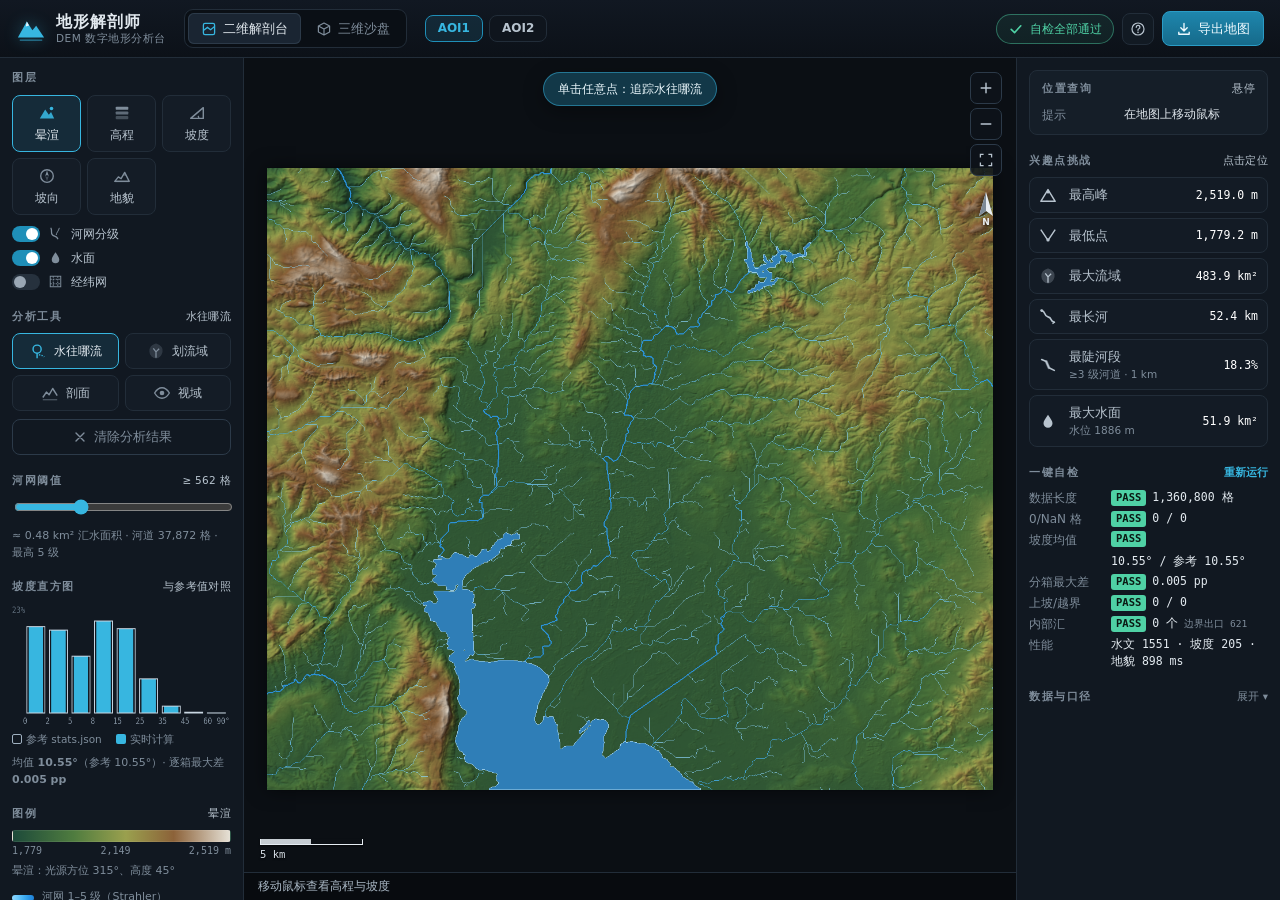
==== app/index.html @ 7ccb73d2 "feat: 地形解剖师 DEM 数字地形分析台（纯静态，断网可跑）" ====
<!DOCTYPE html>
<html lang="zh-CN">
<head>
<meta charset="utf-8">
<title>地形解剖师 · DEM 数字地形分析台</title>
<meta name="viewport" content="width=device-width, initial-scale=1">
<meta name="description" content="基于公开 DEM 的断网可跑数字地形分析台：坡度、水文、流域、剖面、视域、地貌分类与三维沙盘。">
<link rel="icon" href="data:image/svg+xml,%3Csvg xmlns='http://www.w3.org/2000/svg' viewBox='0 0 32 32'%3E%3Crect width='32' height='32' rx='7' fill='%230b0f14'/%3E%3Cpath d='M3 25 L12 10 L18 19 L22 14 L29 25 Z' fill='%2337b6e0'/%3E%3Cpath d='M12 10 L14.5 14 L11 15 Z' fill='%23e8f6fc'/%3E%3C/svg%3E">
<link rel="stylesheet" href="css/app.css?v=2">
</head>
<body>

<!-- 图标库：内联 SVG symbol，断网可用 -->
<svg width="0" height="0" style="position:absolute" aria-hidden="true">
  <symbol id="i-logo" viewBox="0 0 32 32"><path d="M2 26 L11.5 9 L17.5 18.5 L21.5 13.5 L30 26 Z" fill="currentColor"/><path d="M11.5 9 L14 13.2 L10.4 14.4 Z" fill="#e8f6fc"/><path d="M4 29 H28" stroke="currentColor" stroke-width="1.6" opacity=".5"/></symbol>
  <symbol id="i-2d" viewBox="0 0 20 20"><rect x="3" y="3" width="14" height="14" rx="2" fill="none" stroke="currentColor" stroke-width="1.6"/><path d="M3 12 L8 8 L12 11 L17 7" fill="none" stroke="currentColor" stroke-width="1.6"/></symbol>
  <symbol id="i-3d" viewBox="0 0 20 20"><path d="M10 2.5 L17 6.3 V13.7 L10 17.5 L3 13.7 V6.3 Z M3 6.3 L10 10 L17 6.3 M10 10 V17.5" fill="none" stroke="currentColor" stroke-width="1.5" stroke-linejoin="round"/></symbol>
  <symbol id="i-shade" viewBox="0 0 20 20"><path d="M2 16 L8 6 L12 12 L14.5 9 L18 16 Z" fill="currentColor" opacity=".9"/><circle cx="15" cy="5" r="2" fill="currentColor"/></symbol>
  <symbol id="i-elev" viewBox="0 0 20 20"><rect x="3" y="3" width="14" height="3.5" rx="1" fill="currentColor"/><rect x="3" y="8.2" width="14" height="3.5" rx="1" fill="currentColor" opacity=".7"/><rect x="3" y="13.4" width="14" height="3.5" rx="1" fill="currentColor" opacity=".45"/></symbol>
  <symbol id="i-slope" viewBox="0 0 20 20"><path d="M3 16 H17 L17 4 Z" fill="none" stroke="currentColor" stroke-width="1.6" stroke-linejoin="round"/><path d="M12 16 A5 5 0 0 0 11.2 13.2" fill="none" stroke="currentColor" stroke-width="1.4"/></symbol>
  <symbol id="i-aspect" viewBox="0 0 20 20"><circle cx="10" cy="10" r="7" fill="none" stroke="currentColor" stroke-width="1.5"/><path d="M10 4 L12 10 L10 9 L8 10 Z" fill="currentColor"/><path d="M10 16 L8 10 L10 11 L12 10 Z" fill="currentColor" opacity=".4"/></symbol>
  <symbol id="i-landform" viewBox="0 0 20 20"><path d="M2 16 L6 11 L9 13 L13 6 L18 16 Z" fill="none" stroke="currentColor" stroke-width="1.5" stroke-linejoin="round"/><path d="M2 16 H18" stroke="currentColor" stroke-width="1.5"/><path d="M11 9.5 L13 6 L15 10" fill="currentColor" opacity=".5"/></symbol>
  <symbol id="i-river" viewBox="0 0 20 20"><path d="M4 3 C6 7 3 9 6 12 C8 14 12 13 13 17" fill="none" stroke="currentColor" stroke-width="1.7" stroke-linecap="round"/><path d="M15 3 C14 7 11 9 11 11.5" fill="none" stroke="currentColor" stroke-width="1.3" stroke-linecap="round"/></symbol>
  <symbol id="i-water" viewBox="0 0 20 20"><path d="M10 3 C13 7.5 15 10 15 12.5 A5 5 0 0 1 5 12.5 C5 10 7 7.5 10 3 Z" fill="currentColor"/></symbol>
  <symbol id="i-grid" viewBox="0 0 20 20"><path d="M3 7 H17 M3 13 H17 M7 3 V17 M13 3 V17" stroke="currentColor" stroke-width="1.3" stroke-dasharray="2 1.6"/><rect x="3" y="3" width="14" height="14" fill="none" stroke="currentColor" stroke-width="1.3"/></symbol>
  <symbol id="i-query" viewBox="0 0 20 20"><circle cx="9" cy="8" r="4.5" fill="none" stroke="currentColor" stroke-width="1.6"/><path d="M9 12.5 V18" stroke="currentColor" stroke-width="1.6"/><path d="M11 14 C13 15 15 14.5 17 16.5" fill="none" stroke="currentColor" stroke-width="1.4" stroke-dasharray="1.6 1.4"/></symbol>
  <symbol id="i-basin" viewBox="0 0 20 20"><path d="M10 2.5 C14 4 17.5 6.5 16.5 11 C15.6 15 12.5 17.5 10 17.5 C7 17.5 3.5 15 3.4 10.5 C3.3 6 6 3.6 10 2.5 Z" fill="currentColor" opacity=".25" stroke="currentColor" stroke-width="1.5"/><path d="M10 17.5 V11 M10 11 L7 7 M10 11 L13.5 7.5" stroke="currentColor" stroke-width="1.4" fill="none"/></symbol>
  <symbol id="i-profile" viewBox="0 0 20 20"><path d="M2 15 L6 9 L9 12 L13 5 L18 13" fill="none" stroke="currentColor" stroke-width="1.6" stroke-linejoin="round"/><path d="M2 17.5 H18" stroke="currentColor" stroke-width="1.2" opacity=".6"/></symbol>
  <symbol id="i-eye" viewBox="0 0 20 20"><path d="M1.8 10 C4.5 5.5 7.2 4.2 10 4.2 C12.8 4.2 15.5 5.5 18.2 10 C15.5 14.5 12.8 15.8 10 15.8 C7.2 15.8 4.5 14.5 1.8 10 Z" fill="none" stroke="currentColor" stroke-width="1.5"/><circle cx="10" cy="10" r="2.6" fill="currentColor"/></symbol>
  <symbol id="i-clear" viewBox="0 0 20 20"><path d="M5 5 L15 15 M15 5 L5 15" stroke="currentColor" stroke-width="1.7" stroke-linecap="round"/></symbol>
  <symbol id="i-export" viewBox="0 0 20 20"><path d="M10 3 V12 M6 8.5 L10 12.5 L14 8.5" fill="none" stroke="currentColor" stroke-width="1.7" stroke-linecap="round" stroke-linejoin="round"/><path d="M3.5 13.5 V16.5 H16.5 V13.5" fill="none" stroke="currentColor" stroke-width="1.7" stroke-linejoin="round"/></symbol>
  <symbol id="i-check" viewBox="0 0 20 20"><path d="M4 10.5 L8.2 14.5 L16 6" fill="none" stroke="currentColor" stroke-width="2" stroke-linecap="round" stroke-linejoin="round"/></symbol>
  <symbol id="i-plus" viewBox="0 0 20 20"><path d="M10 4 V16 M4 10 H16" stroke="currentColor" stroke-width="1.8" stroke-linecap="round"/></symbol>
  <symbol id="i-minus" viewBox="0 0 20 20"><path d="M4 10 H16" stroke="currentColor" stroke-width="1.8" stroke-linecap="round"/></symbol>
  <symbol id="i-fit" viewBox="0 0 20 20"><path d="M3 7 V3 H7 M13 3 H17 V7 M17 13 V17 H13 M7 17 H3 V13" fill="none" stroke="currentColor" stroke-width="1.6"/></symbol>
  <symbol id="i-spin" viewBox="0 0 20 20"><path d="M16 10 A6 6 0 1 1 13.5 5.2" fill="none" stroke="currentColor" stroke-width="1.6" stroke-linecap="round"/><path d="M13 2.5 L14 5.8 L10.8 6.6" fill="none" stroke="currentColor" stroke-width="1.6" stroke-linecap="round" stroke-linejoin="round"/></symbol>
  <symbol id="i-peak" viewBox="0 0 20 20"><path d="M2 17 L10 4 L18 17 Z" fill="none" stroke="currentColor" stroke-width="1.6" stroke-linejoin="round"/><path d="M8 7.3 L10 4 L12 7.3 L10 8.5 Z" fill="currentColor"/></symbol>
  <symbol id="i-low" viewBox="0 0 20 20"><path d="M2 4 L10 16 L18 4" fill="none" stroke="currentColor" stroke-width="1.6" stroke-linejoin="round"/><circle cx="10" cy="15.5" r="1.8" fill="currentColor"/></symbol>
  <symbol id="i-long" viewBox="0 0 20 20"><path d="M3 4 C8 5 5 10 10 11 C15 12 12 16 17 17" fill="none" stroke="currentColor" stroke-width="1.8" stroke-linecap="round"/><circle cx="3" cy="4" r="1.6" fill="currentColor"/><path d="M15 15.5 L17 17 L15 18.5" fill="none" stroke="currentColor" stroke-width="1.4"/></symbol>
  <symbol id="i-steep" viewBox="0 0 20 20"><path d="M3 4 L8 6 L11 13 L17 16" fill="none" stroke="currentColor" stroke-width="1.8" stroke-linecap="round" stroke-linejoin="round"/><path d="M8 6 L11 13" stroke="currentColor" stroke-width="3.2" stroke-linecap="round" opacity=".5"/></symbol>
  <symbol id="i-help" viewBox="0 0 20 20"><circle cx="10" cy="10" r="7.5" fill="none" stroke="currentColor" stroke-width="1.5"/><path d="M7.8 7.8 A2.3 2.3 0 1 1 10.6 10 C10 10.3 10 10.8 10 11.6" fill="none" stroke="currentColor" stroke-width="1.6" stroke-linecap="round"/><circle cx="10" cy="14.2" r="1" fill="currentColor"/></symbol>
</svg>

<header class="top">
  <div class="brand">
    <svg class="logo"><use href="#i-logo"/></svg>
    <div class="brand-txt"><b>地形解剖师</b><small>DEM 数字地形分析台</small></div>
  </div>

  <nav class="tabs" role="tablist" aria-label="视图">
    <button class="tab active" role="tab" aria-selected="true" data-view="2d" title="二维解剖台（T 切换）"><svg><use href="#i-2d"/></svg><span>二维解剖台</span></button>
    <button class="tab" role="tab" aria-selected="false" data-view="3d" title="三维沙盘（T 切换）"><svg><use href="#i-3d"/></svg><span>三维沙盘</span></button>
  </nav>

  <div class="aoi-switch" role="radiogroup" aria-label="研究区">
    <button class="aoi on" role="radio" aria-checked="true" data-aoi="aoi1"><b>AOI1</b><span>云大后山 · 30 m</span></button>
    <button class="aoi" role="radio" aria-checked="false" data-aoi="aoi2"><b>AOI2</b><span>三江并流 · 90 m</span></button>
  </div>

  <div class="top-right">
    <button class="chip" id="chipCheck" title="一键自检（右侧面板）"><svg><use href="#i-check"/></svg><span>自检</span></button>
    <button class="icon-btn" id="btnHelp" title="快捷键与说明（?）" aria-label="快捷键与说明"><svg><use href="#i-help"/></svg></button>
    <button class="btn primary" id="btnExport" title="导出出版级地图（E）"><svg><use href="#i-export"/></svg><span>导出地图</span></button>
  </div>
</header>

<main class="layout">
  <aside class="panel left" aria-label="图层与工具">
    <section class="sec">
      <h3>图层</h3>
      <div class="layers" id="layers">
        <button data-layer="hillshade" class="on" aria-pressed="true" title="晕渲（1）"><svg><use href="#i-shade"/></svg><span>晕渲</span></button>
        <button data-layer="elevation" aria-pressed="false" title="高程（2）"><svg><use href="#i-elev"/></svg><span>高程</span></button>
        <button data-layer="slope" aria-pressed="false" disabled title="坡度（3）"><svg><use href="#i-slope"/></svg><span>坡度</span></button>
        <button data-layer="aspect" aria-pressed="false" disabled title="坡向（4）"><svg><use href="#i-aspect"/></svg><span>坡向</span></button>
        <button data-layer="landform" aria-pressed="false" disabled title="地貌分类（5）"><svg><use href="#i-landform"/></svg><span>地貌</span></button>
      </div>
      <div class="toggles">
        <label class="tgl" title="河网（按 Strahler 级别着色）"><input type="checkbox" id="tglRiver" checked><i></i><svg><use href="#i-river"/></svg>河网分级</label>
        <label class="tgl" title="DEM 中连片水平的水面（滇池、水库）"><input type="checkbox" id="tglWater" checked><i></i><svg><use href="#i-water"/></svg>水面</label>
        <label class="tgl" title="经纬网（G）"><input type="checkbox" id="tglGrid"><i></i><svg><use href="#i-grid"/></svg>经纬网</label>
      </div>
    </section>

    <section class="sec">
      <h3>分析工具 <small id="modeName">查询</small></h3>
      <div class="tools" id="tools">
        <button data-mode="query" class="on" aria-pressed="true" title="查询 · 单击看水往哪流（Q）"><svg><use href="#i-query"/></svg><span>水往哪流</span></button>
        <button data-mode="basin" aria-pressed="false" disabled title="点选划流域（B）"><svg><use href="#i-basin"/></svg><span>划流域</span></button>
        <button data-mode="profile" aria-pressed="false" disabled title="两点剖面（P）"><svg><use href="#i-profile"/></svg><span>剖面</span></button>
        <button data-mode="viewshed" aria-pressed="false" disabled title="视域分析（V）"><svg><use href="#i-eye"/></svg><span>视域</span></button>
      </div>
      <div class="tool-opt" id="optViewshed" hidden>
        <label>观察高度 <input type="number" id="obsH" value="1.7" min="0" max="500" step="0.1"> m</label>
      </div>
      <button class="btn ghost wide" id="btnClear" title="清除分析结果（C）"><svg><use href="#i-clear"/></svg>清除分析结果</button>
    </section>

    <section class="sec">
      <h3>河网阈值 <small id="thrVal">—</small></h3>
      <input type="range" id="thr" min="1" max="100" value="30" disabled aria-label="河网阈值">
      <div class="hint" id="thrHint">汇流格数 ≥ 阈值即为河道</div>
    </section>

    <section class="sec">
      <h3>坡度直方图 <small>与参考值对照</small></h3>
      <canvas id="hist" width="520" height="250" aria-label="坡度直方图"></canvas>
      <div class="hist-key"><span><i class="k-ref"></i>参考 stats.json</span><span><i class="k-live"></i>实时计算</span></div>
      <div class="hint" id="histHint">—</div>
    </section>

    <section class="sec">
      <h3>图例 <small id="legendName">—</small></h3>
      <div id="legend"></div>
      <div id="legendOverlay"></div>
    </section>
  </aside>

  <section class="stage" aria-label="地图">
    <canvas id="map"></canvas>
    <div class="map-ctl">
      <button id="zoomIn" title="放大（+）" aria-label="放大"><svg><use href="#i-plus"/></svg></button>
      <button id="zoomOut" title="缩小（−）" aria-label="缩小"><svg><use href="#i-minus"/></svg></button>
      <button id="btnReset" title="复位（R / 双击）" aria-label="复位视图"><svg><use href="#i-fit"/></svg></button>
    </div>
    <div class="north" aria-hidden="true"><svg viewBox="0 0 24 36"><path d="M12 2 L19 26 L12 21 L5 26 Z" fill="#e8eef3"/><path d="M12 2 L12 21 L5 26 Z" fill="#7d8b98"/><text x="12" y="35" text-anchor="middle" font-size="9" font-weight="700" fill="#e8eef3">N</text></svg></div>
    <div class="scalebar" id="scalebar"><i></i><span>—</span></div>
    <div class="mode-tip" id="modeTip" aria-live="polite"></div>
    <div class="statusbar" id="status">移动鼠标查看高程与坡度</div>

    <div class="profilebox" id="profilebox" role="dialog" aria-label="剖面">
      <div class="pb-head">
        <b>地形剖面</b><span id="profileStats"></span>
        <button id="closeProfile" class="icon-btn sm" aria-label="关闭剖面"><svg><use href="#i-clear"/></svg></button>
      </div>
      <canvas id="profile"></canvas>
    </div>

    <div class="loading" id="loading" role="status" aria-live="polite">
      <div class="ld-card">
        <div class="ld-title"><span class="spinner"></span><b id="ldTitle">加载中…</b></div>
        <ol class="ld-steps" id="ldSteps"></ol>
      </div>
    </div>
    <div class="toast" id="toast" role="status" aria-live="polite"></div>
  </section>

  <aside class="panel right" aria-label="查询与结果">
    <section class="sec card" id="queryCard">
      <h3>位置查询 <small id="queryMode">悬停</small></h3>
      <dl class="kv" id="queryKV"><dt>提示</dt><dd>在地图上移动鼠标</dd></dl>
    </section>

    <section class="sec card accent" id="resultCard" hidden>
      <h3 id="resultTitle">分析结果</h3>
      <div id="resultBody"></div>
    </section>

    <section class="sec">
      <h3>兴趣点挑战 <small>点击定位</small></h3>
      <ul class="poi" id="poiList"><li class="muted">等待水文计算…</li></ul>
    </section>

    <section class="sec">
      <h3>一键自检 <button class="link" id="btnCheck">重新运行</button></h3>
      <dl class="kv check" id="check"></dl>
    </section>

    <details class="sec" id="infoBox">
      <summary><h3>数据与口径</h3></summary>
      <dl class="kv" id="info"></dl>
      <div class="hint notes">
        查询、坡度、剖面、流域一律读取 dem.bin 原生值，显示层与分析层分离。<br>
        坡度：Horn 3×3，像元尺寸按纬度校正。填洼：Priority-Flood + ε；流向：D8。<br>
        地貌：2 km 窗口起伏度，阈值参照李炳元等（2008）。视域：含地球曲率与大气折射。<br>
        结论仅限基于公开数据的演示性分析，不构成官方监测评价；本图为示意图，未叠加行政区划。
      </div>
    </details>
  </aside>
</main>

<div class="view3d" id="view3d">
  <div class="mount3d" id="mount3d"></div>
  <div class="tools3d" role="toolbar" aria-label="三维工具">
    <div class="tg ve">
      <label for="ve3d">垂直夸大 <b id="veVal">×2</b></label>
      <input type="range" id="ve3d" min="1" max="6" step="0.5" value="2" list="veTicks">
      <datalist id="veTicks"><option value="1"></option><option value="2"></option><option value="3"></option><option value="4"></option><option value="5"></option><option value="6"></option></datalist>
      <div class="ticks"><span>1</span><span>2</span><span>3</span><span>4</span><span>5</span><span>6</span></div>
    </div>
    <div class="tg seg" id="views3d" aria-label="视角">
      <button data-v="default" class="on">斜视</button><button data-v="top">俯视</button><button data-v="nw">西北</button><button data-v="se">东南</button><button data-v="south">低角</button>
    </div>
    <div class="tg">
      <button id="btnSpin" title="自动环绕（空格）"><svg><use href="#i-spin"/></svg>环绕</button>
      <button id="btnRiver3d" title="叠加河网"><svg><use href="#i-river"/></svg>河网</button>
    </div>
    <div class="tg">
      <label for="drapeSel">表面</label>
      <select id="drapeSel" title="三维表面贴图">
        <option value="">高程色带</option>
        <option value="2d">同步二维图层</option>
      </select>
    </div>
    <div class="tg">
      <button id="btnPng3d" class="primary" title="导出三维图"><svg><use href="#i-export"/></svg>导出</button>
      <span class="fps" id="fps3d"></span>
    </div>
  </div>
  <div class="hint3d">左键旋转 · 右键平移 · 滚轮缩放 · 单击划流域 · ←→↑↓ 微调 · 空格环绕</div>
  <div class="ph" id="ph3d">三维模块未接入</div>
</div>

<div class="modal" id="helpModal" hidden role="dialog" aria-modal="true" aria-label="快捷键">
  <div class="modal-card">
    <div class="modal-head"><b>快捷键与操作</b><button class="icon-btn sm" id="closeHelp" aria-label="关闭"><svg><use href="#i-clear"/></svg></button></div>
    <div class="keys">
      <div><kbd>1</kbd>–<kbd>5</kbd> 晕渲 / 高程 / 坡度 / 坡向 / 地貌</div>
      <div><kbd>Q</kbd> 水往哪流　<kbd>B</kbd> 划流域　<kbd>P</kbd> 剖面　<kbd>V</kbd> 视域</div>
      <div><kbd>C</kbd> 清除结果　<kbd>G</kbd> 经纬网　<kbd>R</kbd> 复位　<kbd>E</kbd> 导出</div>
      <div><kbd>T</kbd> 二维 / 三维切换　<kbd>Esc</kbd> 退出当前工具</div>
      <div>三维：<kbd>←</kbd><kbd>→</kbd> 旋转　<kbd>↑</kbd><kbd>↓</kbd> 俯仰　<kbd>+</kbd><kbd>−</kbd> 缩放　<kbd>空格</kbd> 环绕</div>
    </div>
    <p class="hint">单击时按下后位移超过 4 px 会被当作平移。剖面会自动抽 10 个点与 DEM 原生值核对。</p>
  </div>
</div>

<script src="lib/three.min.js"></script>
<script src="js/palette.js?v=2"></script>
<script src="js/loader.js?v=2"></script>
<script src="js/terrain.js?v=2"></script>
<script src="js/hydro.js?v=2"></script>
<script src="js/orbit.js?v=2"></script>
<script src="js/render3d.js?v=2"></script>
<script src="js/render2d.js?v=2"></script>
<script src="js/ui.js?v=2"></script>
</body>
</html>
---- app/css/app.css ----
/* 地形解剖师 · 样式（无外部字体与图标，断网可用） */
:root {
  --bg: #0a0d12;
  --bg2: #0e131a;
  --panel: #111821;
  --card: #151e28;
  --line: #222d39;
  --line2: #2c3a49;
  --ink: #e2e9ef;
  --ink2: #b8c4cf;
  --dim: #7f8d9b;
  --accent: #37b6e0;
  --accent2: #1f8fb8;
  --accent-bg: rgba(55, 182, 224, .12);
  --pass: #4fd1a5;
  --fail: #ff7b72;
  --warn: #ffd166;
  --radius: 8px;
  --mono: "Cascadia Mono", Consolas, "SFMono-Regular", Menlo, monospace;
  --top-h: 58px;
}

* { box-sizing: border-box; }
html, body {
  margin: 0; height: 100%;
  background: var(--bg); color: var(--ink);
  font: 13px/1.5 system-ui, -apple-system, "Segoe UI", "PingFang SC", "Microsoft YaHei", sans-serif;
  overflow: hidden;
}
button, select, input { font: inherit; color: inherit; }
button { cursor: pointer; }
svg { width: 16px; height: 16px; flex: none; }
:focus-visible { outline: 2px solid var(--accent); outline-offset: 2px; }
[hidden] { display: none !important; }

/* ---------- 顶栏 ---------- */
.top {
  height: var(--top-h); display: flex; align-items: center; gap: 18px; padding: 0 16px;
  background: linear-gradient(180deg, #111822 0%, #0c1118 100%);
  border-bottom: 1px solid var(--line);
  position: relative; z-index: 30;
}
.brand { display: flex; align-items: center; gap: 10px; min-width: 0; }
.brand .logo { width: 30px; height: 30px; color: var(--accent); filter: drop-shadow(0 0 8px rgba(55,182,224,.35)); }
.brand-txt { display: flex; flex-direction: column; line-height: 1.15; }
.brand-txt b { font-size: 16px; letter-spacing: 1px; }
.brand-txt small { font-size: 10.5px; color: var(--dim); letter-spacing: .5px; }

.tabs { display: flex; gap: 2px; padding: 3px; background: #0a0f15; border: 1px solid var(--line); border-radius: 9px; }
.tab {
  display: flex; align-items: center; gap: 6px; padding: 6px 13px; border-radius: 6px;
  background: transparent; border: 0; color: var(--dim); transition: color .15s, background .15s;
}
.tab:hover { color: var(--ink); }
.tab.active { color: var(--ink); background: #1a2532; box-shadow: inset 0 0 0 1px var(--line2); }
.tab.active svg { color: var(--accent); }

.aoi-switch { display: flex; gap: 6px; }
.aoi {
  display: flex; flex-direction: column; align-items: flex-start; line-height: 1.2;
  padding: 5px 12px; border-radius: 8px; background: #0f151d; border: 1px solid var(--line); color: var(--dim);
  transition: border-color .15s, color .15s, background .15s;
}
.aoi b { font-size: 12px; color: var(--ink2); }
.aoi span { font-size: 10.5px; }
.aoi:hover { border-color: var(--line2); color: var(--ink2); }
.aoi.on { border-color: var(--accent2); background: var(--accent-bg); color: var(--ink2); }
.aoi.on b { color: var(--accent); }

.top-right { margin-left: auto; display: flex; align-items: center; gap: 8px; }
.chip {
  display: flex; align-items: center; gap: 6px; padding: 5px 11px; border-radius: 999px;
  background: #121a23; border: 1px solid var(--line); color: var(--dim); font-size: 12px;
}
.chip.ok { color: var(--pass); border-color: rgba(79,209,165,.45); background: rgba(79,209,165,.08); }
.chip.bad { color: var(--fail); border-color: rgba(255,123,114,.5); background: rgba(255,123,114,.08); }
.icon-btn {
  display: inline-flex; align-items: center; justify-content: center; width: 32px; height: 32px;
  border-radius: 8px; background: #121a23; border: 1px solid var(--line); color: var(--ink2);
}
.icon-btn:hover { border-color: var(--accent2); color: var(--ink); }
.icon-btn.sm { width: 26px; height: 26px; border-radius: 6px; }
.icon-btn.sm svg { width: 13px; height: 13px; }
.btn {
  display: inline-flex; align-items: center; justify-content: center; gap: 6px; padding: 7px 13px; border-radius: 8px;
  background: #16202b; border: 1px solid var(--line2); color: var(--ink);
}
.btn:hover { border-color: var(--accent2); }
.btn.primary { background: linear-gradient(180deg, #1e86ad, #166a8a); border-color: #2a9cc6; color: #effaff; }
.btn.primary:hover { filter: brightness(1.1); }
.btn.ghost { background: transparent; color: var(--dim); }
.btn.ghost:hover { color: var(--ink); }
.btn.wide { width: 100%; margin-top: 8px; }
.link { background: none; border: 0; color: var(--accent); font-size: 11px; padding: 0; }
.link:hover { text-decoration: underline; }

/* ---------- 主布局 ---------- */
.layout { display: grid; grid-template-columns: 268px 1fr 288px; height: calc(100% - var(--top-h)); }
.panel { background: var(--panel); overflow-y: auto; padding: 12px 12px 24px; scrollbar-width: thin; scrollbar-color: #2a3644 transparent; }
.panel.left { border-right: 1px solid var(--line); }
.panel.right { border-left: 1px solid var(--line); }

.sec { margin-bottom: 18px; }
.sec h3 {
  margin: 0 0 8px; font-size: 11px; font-weight: 600; letter-spacing: 1.5px; color: var(--dim);
  display: flex; align-items: baseline; justify-content: space-between; gap: 8px;
}
.sec h3 small { font-size: 10.5px; letter-spacing: .3px; font-weight: 400; color: var(--ink2); text-align: right; }
.card { background: var(--card); border: 1px solid var(--line); border-radius: var(--radius); padding: 10px 12px; }
.card.accent { border-color: rgba(55,182,224,.35); box-shadow: 0 0 0 1px rgba(55,182,224,.06), 0 6px 18px rgba(0,0,0,.25); }
.hint { font-size: 11px; color: var(--dim); margin-top: 6px; line-height: 1.55; }
.muted { color: var(--dim); }

/* 图层与工具按钮 */
.layers, .tools { display: grid; grid-template-columns: repeat(3, 1fr); gap: 6px; }
.tools { grid-template-columns: repeat(2, 1fr); }
.layers button, .tools button {
  display: flex; flex-direction: column; align-items: center; gap: 4px; padding: 8px 4px 7px;
  background: #141c26; border: 1px solid var(--line); border-radius: 8px; color: var(--ink2); font-size: 12px;
  transition: border-color .15s, background .15s, color .15s;
}
.tools button { flex-direction: row; justify-content: center; gap: 7px; padding: 8px 6px; }
.layers button svg, .tools button svg { width: 18px; height: 18px; color: var(--dim); }
.layers button:hover:not(:disabled), .tools button:hover:not(:disabled) { border-color: var(--line2); color: var(--ink); }
.layers button.on, .tools button.on { border-color: var(--accent); background: var(--accent-bg); color: var(--ink); }
.layers button.on svg, .tools button.on svg { color: var(--accent); }
button:disabled { opacity: .35; cursor: not-allowed; }

.toggles { display: flex; flex-direction: column; gap: 6px; margin-top: 10px; }
.tgl { display: flex; align-items: center; gap: 8px; font-size: 12px; color: var(--ink2); cursor: pointer; user-select: none; }
.tgl input { position: absolute; opacity: 0; pointer-events: none; }
.tgl i { width: 28px; height: 16px; border-radius: 9px; background: #26313d; position: relative; transition: background .15s; flex: none; }
.tgl i::after { content: ""; position: absolute; left: 2px; top: 2px; width: 12px; height: 12px; border-radius: 50%; background: #9aa7b4; transition: transform .15s, background .15s; }
.tgl input:checked + i { background: var(--accent2); }
.tgl input:checked + i::after { transform: translateX(12px); background: #fff; }
.tgl input:focus-visible + i { outline: 2px solid var(--accent); outline-offset: 2px; }
.tgl svg { color: var(--dim); width: 15px; height: 15px; }

.tool-opt { margin-top: 8px; font-size: 12px; color: var(--ink2); }
.tool-opt input { width: 64px; background: #0f151d; border: 1px solid var(--line2); border-radius: 5px; padding: 2px 6px; }

input[type=range] { width: 100%; accent-color: var(--accent); }

#hist { width: 100%; height: 125px; display: block; }
.hist-key { display: flex; gap: 14px; font-size: 10.5px; color: var(--dim); margin-top: 4px; }
.hist-key i { display: inline-block; width: 10px; height: 10px; border-radius: 2px; margin-right: 4px; vertical-align: -1px; }
.k-ref { border: 1.5px solid #9fb0c0; }
.k-live { background: var(--accent); }

/* 图例 */
.grad { height: 12px; border-radius: 3px; border: 1px solid rgba(255,255,255,.08); }
.grad-ticks { display: flex; justify-content: space-between; font: 10px var(--mono); color: var(--dim); margin-top: 3px; }
.cat { display: grid; grid-template-columns: 14px 1fr auto; gap: 4px 8px; align-items: center; font-size: 11.5px; color: var(--ink2); }
.cat i { width: 14px; height: 14px; border-radius: 3px; border: 1px solid rgba(255,255,255,.12); }
.cat em { font-style: normal; font: 10.5px var(--mono); color: var(--dim); }
#legendOverlay { margin-top: 10px; display: flex; flex-direction: column; gap: 4px; }
.ol-row { display: flex; align-items: center; gap: 8px; font-size: 11px; color: var(--dim); }
.ol-row .sw { width: 22px; height: 6px; border-radius: 3px; }
.rose { display: block; margin: 0 auto; }

/* 键值列表 */
.kv { margin: 0; display: grid; grid-template-columns: 74px 1fr; gap: 3px 8px; font-size: 12px; }
.kv dt { color: var(--dim); }
.kv dd { margin: 0; color: var(--ink); font-family: var(--mono); font-size: 11.5px; word-break: break-all; }
.kv dd b { color: #fff; font-weight: 600; }
.kv dd small { color: var(--dim); }
.kv.check dd { display: flex; gap: 6px; align-items: baseline; flex-wrap: wrap; }
.pass, .fail { font-weight: 700; font-size: 10.5px; padding: 0 5px; border-radius: 3px; }
.pass { color: #0b1a14; background: var(--pass); }
.fail { color: #2a0b09; background: var(--fail); }
.warn { color: var(--warn); }

/* 结果卡 */
.big { font-size: 22px; font-weight: 700; color: #fff; font-variant-numeric: tabular-nums; line-height: 1.2; }
.big small { font-size: 12px; color: var(--ink2); font-weight: 400; margin-left: 3px; }
.res-sub { font-size: 11px; color: var(--dim); margin: 2px 0 8px; }
.mini { display: block; width: 100%; height: 86px; margin-top: 8px; background: #0f151d; border-radius: 6px; border: 1px solid var(--line); }

/* 兴趣点 */
.poi { list-style: none; margin: 0; padding: 0; display: flex; flex-direction: column; gap: 5px; }
.poi li button {
  width: 100%; display: grid; grid-template-columns: 22px 1fr auto; align-items: center; gap: 8px; text-align: left;
  padding: 7px 9px; background: #131b25; border: 1px solid var(--line); border-radius: 8px; color: var(--ink2);
}
.poi li button:hover { border-color: var(--line2); color: var(--ink); }
.poi li button.on { border-color: var(--accent); background: var(--accent-bg); }
.poi svg { width: 18px; height: 18px; }
.poi .v { font: 11.5px var(--mono); color: #fff; }
.poi .n small { display: block; font-size: 10.5px; color: var(--dim); }

details.sec summary { list-style: none; cursor: pointer; }
details.sec summary::-webkit-details-marker { display: none; }
details.sec summary h3::after { content: "展开 ▾"; font-size: 10.5px; color: var(--dim); letter-spacing: 0; font-weight: 400; }
details.sec[open] summary h3::after { content: "收起 ▴"; }
.notes { margin-top: 10px; }

/* ---------- 舞台 ---------- */
.stage { position: relative; overflow: hidden; background: radial-gradient(ellipse at 50% 40%, #101722 0%, #0a0d12 70%); }
#map { display: block; width: 100%; height: 100%; cursor: default; }
#map.cross { cursor: crosshair; }

.map-ctl { position: absolute; right: 14px; top: 14px; display: flex; flex-direction: column; gap: 4px; z-index: 4; }
.map-ctl button { width: 32px; height: 32px; display: flex; align-items: center; justify-content: center; background: rgba(14,19,26,.88); border: 1px solid var(--line2); border-radius: 7px; color: var(--ink2); }
.map-ctl button:hover { color: #fff; border-color: var(--accent2); }
.north { position: absolute; right: 18px; top: 132px; width: 24px; height: 36px; z-index: 4; pointer-events: none; filter: drop-shadow(0 1px 2px rgba(0,0,0,.6)); }
.north svg { width: 24px; height: 36px; }

.scalebar { position: absolute; left: 16px; bottom: 40px; font: 10.5px var(--mono); color: #d6dee6; pointer-events: none; z-index: 4; text-shadow: 0 1px 2px #000; }
.scalebar i { display: block; height: 6px; margin-bottom: 3px; border: 1.5px solid #e6edf3; border-top: 0; background: linear-gradient(90deg, rgba(230,237,243,.85) 50%, transparent 50%); box-shadow: 0 1px 2px rgba(0,0,0,.6); }

.statusbar {
  position: absolute; left: 0; right: 0; bottom: 0; min-height: 28px; display: flex; align-items: center; flex-wrap: wrap; gap: 2px 14px;
  padding: 4px 14px; font: 11.5px var(--mono); color: #a9b7c4; background: rgba(8,11,15,.86); border-top: 1px solid var(--line);
  pointer-events: none; z-index: 5;
}
.statusbar b { color: #f0f5f9; font-weight: 600; }
.statusbar .sep { color: #3a4856; }

.mode-tip {
  position: absolute; left: 50%; top: 14px; transform: translateX(-50%); z-index: 6;
  padding: 7px 14px; border-radius: 999px; font-size: 12px; color: #eaf7fc;
  background: rgba(20,60,78,.92); border: 1px solid rgba(55,182,224,.5); box-shadow: 0 6px 20px rgba(0,0,0,.35);
  opacity: 0; transition: opacity .2s; pointer-events: none; white-space: nowrap; max-width: calc(100% - 120px); overflow: hidden; text-overflow: ellipsis;
}
.mode-tip.show { opacity: 1; }

.profilebox {
  position: absolute; left: 14px; right: 62px; bottom: 40px; z-index: 6; max-width: 760px;
  background: rgba(12,17,23,.95); border: 1px solid var(--line2); border-radius: 10px; padding: 8px 10px 6px;
  box-shadow: 0 10px 30px rgba(0,0,0,.45); display: none;
}
.profilebox.show { display: block; animation: rise .22s ease-out; }
.pb-head { display: flex; align-items: center; gap: 12px; font-size: 12px; margin-bottom: 4px; }
.pb-head b { color: var(--warn); }
.pb-head span { flex: 1; font: 11px var(--mono); color: var(--ink2); white-space: nowrap; overflow: hidden; text-overflow: ellipsis; }
#profile { display: block; width: 100%; height: 170px; cursor: crosshair; }

.loading { position: absolute; inset: 0; z-index: 20; display: none; align-items: center; justify-content: center; background: rgba(8,11,15,.55); }
.loading.show { display: flex; animation: fade .2s; }
.ld-card { min-width: 300px; padding: 18px 22px; background: rgba(15,21,29,.97); border: 1px solid var(--line2); border-radius: 12px; box-shadow: 0 16px 40px rgba(0,0,0,.5); }
.ld-title { display: flex; align-items: center; gap: 10px; font-size: 14px; margin-bottom: 10px; }
.spinner { width: 16px; height: 16px; border-radius: 50%; border: 2px solid #2a3a4a; border-top-color: var(--accent); animation: spin .8s linear infinite; }
.ld-steps { list-style: none; margin: 0; padding: 0; display: flex; flex-direction: column; gap: 5px; font-size: 12px; }
.ld-steps li { display: flex; justify-content: space-between; gap: 16px; color: var(--dim); }
.ld-steps li::before { content: "○"; margin-right: 8px; color: #3b4a59; }
.ld-steps li.active { color: var(--ink); }
.ld-steps li.active::before { content: "◐"; color: var(--accent); }
.ld-steps li.done { color: var(--ink2); }
.ld-steps li.done::before { content: "●"; color: var(--pass); }
.ld-steps li span:first-child { flex: 1; }
.ld-steps li em { font: 11px var(--mono); font-style: normal; color: var(--dim); }

.toast {
  position: absolute; left: 50%; bottom: 46px; transform: translate(-50%, 10px); z-index: 25;
  padding: 8px 16px; border-radius: 8px; font-size: 12.5px; background: rgba(18,26,35,.96); border: 1px solid var(--line2);
  color: var(--ink); box-shadow: 0 8px 24px rgba(0,0,0,.4); opacity: 0; transition: opacity .2s, transform .2s; pointer-events: none; max-width: 80%;
}
.toast.show { opacity: 1; transform: translate(-50%, 0); }

/* ---------- 三维 ---------- */
.view3d { position: fixed; inset: var(--top-h) 0 0 0; background: #0b0f14; display: none; z-index: 20; }
.view3d.show { display: block; animation: fade .25s; }
.view3d .mount3d { position: absolute; inset: 0; }
.tools3d {
  position: absolute; top: 12px; left: 50%; transform: translateX(-50%); z-index: 3;
  display: flex; align-items: center; gap: 4px; padding: 6px; max-width: calc(100% - 24px); flex-wrap: wrap; justify-content: center;
  background: rgba(14,19,26,.9); border: 1px solid var(--line2); border-radius: 12px; box-shadow: 0 10px 28px rgba(0,0,0,.45);
}
.tg { display: flex; align-items: center; gap: 6px; padding: 2px 10px; border-right: 1px solid var(--line); font-size: 12px; color: var(--dim); }
.tg:last-child { border-right: 0; }
.tg b { color: var(--ink); font-variant-numeric: tabular-nums; min-width: 28px; display: inline-block; }
.tg.ve { flex-direction: column; align-items: stretch; gap: 0; min-width: 160px; }
.tg.ve label { display: flex; justify-content: space-between; }
.tg .ticks { display: flex; justify-content: space-between; font: 9.5px var(--mono); color: #5d6b79; padding: 0 3px; margin-top: -3px; }
.tg button { display: inline-flex; align-items: center; gap: 5px; padding: 4px 9px; background: transparent; border: 1px solid var(--line); border-radius: 6px; color: var(--ink2); font-size: 12px; }
.tg button:hover { color: #fff; border-color: var(--accent2); }
.tg button.on { color: #fff; border-color: var(--accent); background: var(--accent-bg); }
.tg button.primary { background: linear-gradient(180deg, #1e86ad, #166a8a); border-color: #2a9cc6; color: #fff; }
.tg.seg { gap: 0; }
.tg.seg button { border-radius: 0; margin-left: -1px; }
.tg.seg button:first-child { border-radius: 6px 0 0 6px; }
.tg.seg button:last-child { border-radius: 0 6px 6px 0; }
.tg select { background: #0f151d; border: 1px solid var(--line2); border-radius: 6px; padding: 3px 6px; color: var(--ink); }
.tg .fps { font: 11px var(--mono); min-width: 44px; color: var(--dim); }
.hint3d {
  position: absolute; left: 50%; bottom: 12px; transform: translateX(-50%); z-index: 3; white-space: nowrap;
  font-size: 11.5px; color: var(--dim); background: rgba(14,19,26,.8); padding: 4px 12px; border-radius: 999px; border: 1px solid var(--line); pointer-events: none;
}
.view3d .ph { position: absolute; inset: 0; display: flex; align-items: center; justify-content: center; color: var(--dim); font-size: 13px; }

/* ---------- 弹窗 ---------- */
.modal { position: fixed; inset: 0; z-index: 50; display: flex; align-items: center; justify-content: center; background: rgba(5,8,11,.6); animation: fade .15s; }
.modal-card { width: min(520px, calc(100% - 32px)); background: var(--card); border: 1px solid var(--line2); border-radius: 12px; padding: 16px 18px; box-shadow: 0 20px 50px rgba(0,0,0,.5); }
.modal-head { display: flex; justify-content: space-between; align-items: center; margin-bottom: 10px; font-size: 14px; }
.keys { display: flex; flex-direction: column; gap: 8px; font-size: 12.5px; color: var(--ink2); }
kbd { display: inline-block; min-width: 20px; padding: 1px 6px; margin: 0 2px; text-align: center; font: 11px var(--mono); color: #fff; background: #1e2935; border: 1px solid var(--line2); border-bottom-width: 2px; border-radius: 4px; }

@keyframes spin { to { transform: rotate(360deg); } }
@keyframes fade { from { opacity: 0; } to { opacity: 1; } }
@keyframes rise { from { opacity: 0; transform: translateY(8px); } to { opacity: 1; transform: none; } }

/* ---------- 响应式 ---------- */
@media (max-width: 1280px) {
  .layout { grid-template-columns: 244px 1fr 264px; }
  .aoi span { display: none; }
}
@media (max-width: 1080px) {
  .brand-txt small, .tab span, .btn.primary span { display: none; }
  .top { gap: 10px; }
}
@media (max-width: 1000px) {
  html, body { overflow: auto; }
  .layout { display: flex; flex-direction: column; height: auto; }
  .stage { order: 1; height: 64vh; min-height: 360px; }
  .panel.right { order: 2; border-left: 0; border-top: 1px solid var(--line); }
  .panel.left { order: 3; border-right: 0; border-top: 1px solid var(--line); }
  .panel { overflow: visible; display: grid; grid-template-columns: repeat(auto-fit, minmax(260px, 1fr)); gap: 0 16px; }
  .profilebox { right: 14px; }
  .north { top: 126px; }
  .view3d { position: fixed; }
}
@media (max-width: 640px) {
  :root { --top-h: 104px; }
  .top { flex-wrap: wrap; height: var(--top-h); padding: 8px 10px; row-gap: 6px; }
  .top-right { margin-left: auto; }
  .aoi-switch { order: 5; width: 100%; }
  .aoi { flex: 1; }
  .tools3d { top: 8px; }
  .tg { padding: 2px 6px; }
  .hint3d { display: none; }
  .statusbar { font-size: 10.5px; }
}
@media (prefers-reduced-motion: reduce) {
  *, *::before, *::after { animation: none !important; transition: none !important; }
}
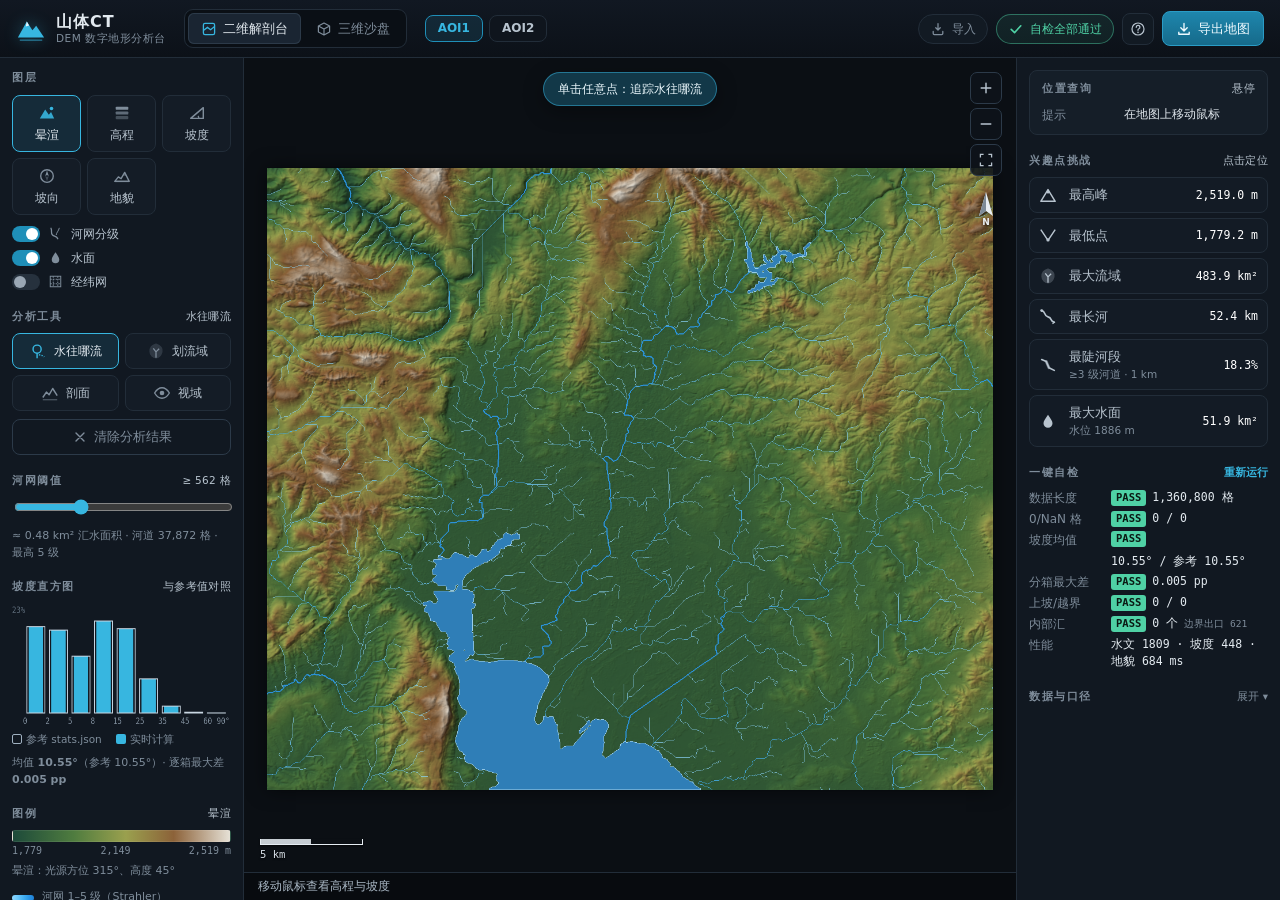
==== commit 666981d7: "feat: 更名山体CT，新增导入入口与启动脚本 - 导出图与顶栏统一使用「山体CT」品牌 - 新增「导入」路线图入口，说明 GeoTIFF 直读的下一步 - 补 启动.bat，双击即可起本地服务并打" ====
--- a/app/index.html
+++ b/app/index.html
@@ -2,11 +2,11 @@
 <html lang="zh-CN">
 <head>
 <meta charset="utf-8">
-<title>地形解剖师 · DEM 数字地形分析台</title>
+<title>山体CT · DEM 数字地形分析台</title>
 <meta name="viewport" content="width=device-width, initial-scale=1">
 <meta name="description" content="基于公开 DEM 的断网可跑数字地形分析台：坡度、水文、流域、剖面、视域、地貌分类与三维沙盘。">
 <link rel="icon" href="data:image/svg+xml,%3Csvg xmlns='http://www.w3.org/2000/svg' viewBox='0 0 32 32'%3E%3Crect width='32' height='32' rx='7' fill='%230b0f14'/%3E%3Cpath d='M3 25 L12 10 L18 19 L22 14 L29 25 Z' fill='%2337b6e0'/%3E%3Cpath d='M12 10 L14.5 14 L11 15 Z' fill='%23e8f6fc'/%3E%3C/svg%3E">
-<link rel="stylesheet" href="css/app.css?v=2">
+<link rel="stylesheet" href="css/app.css?v=4">
 </head>
 <body>
 
@@ -39,12 +39,13 @@
   <symbol id="i-long" viewBox="0 0 20 20"><path d="M3 4 C8 5 5 10 10 11 C15 12 12 16 17 17" fill="none" stroke="currentColor" stroke-width="1.8" stroke-linecap="round"/><circle cx="3" cy="4" r="1.6" fill="currentColor"/><path d="M15 15.5 L17 17 L15 18.5" fill="none" stroke="currentColor" stroke-width="1.4"/></symbol>
   <symbol id="i-steep" viewBox="0 0 20 20"><path d="M3 4 L8 6 L11 13 L17 16" fill="none" stroke="currentColor" stroke-width="1.8" stroke-linecap="round" stroke-linejoin="round"/><path d="M8 6 L11 13" stroke="currentColor" stroke-width="3.2" stroke-linecap="round" opacity=".5"/></symbol>
   <symbol id="i-help" viewBox="0 0 20 20"><circle cx="10" cy="10" r="7.5" fill="none" stroke="currentColor" stroke-width="1.5"/><path d="M7.8 7.8 A2.3 2.3 0 1 1 10.6 10 C10 10.3 10 10.8 10 11.6" fill="none" stroke="currentColor" stroke-width="1.6" stroke-linecap="round"/><circle cx="10" cy="14.2" r="1" fill="currentColor"/></symbol>
+  <symbol id="i-import" viewBox="0 0 20 20"><path d="M10 3.2v7.6M7.2 8.4 10 11.2l2.8-2.8" fill="none" stroke="currentColor" stroke-width="1.6" stroke-linecap="round" stroke-linejoin="round"/><path d="M4 13v2.6c0 .8.6 1.4 1.4 1.4h9.2c.8 0 1.4-.6 1.4-1.4V13" fill="none" stroke="currentColor" stroke-width="1.6" stroke-linecap="round"/></symbol>
 </svg>
 
 <header class="top">
   <div class="brand">
     <svg class="logo"><use href="#i-logo"/></svg>
-    <div class="brand-txt"><b>地形解剖师</b><small>DEM 数字地形分析台</small></div>
+    <div class="brand-txt"><b>山体CT</b><small>DEM 数字地形分析台</small></div>
   </div>
 
   <nav class="tabs" role="tablist" aria-label="视图">
@@ -58,6 +59,7 @@
   </div>
 
   <div class="top-right">
+    <button class="chip" id="btnImport" title="导入 DEM（路线图）"><svg><use href="#i-import"/></svg><span>导入</span></button>
     <button class="chip" id="chipCheck" title="一键自检（右侧面板）"><svg><use href="#i-check"/></svg><span>自检</span></button>
     <button class="icon-btn" id="btnHelp" title="快捷键与说明（?）" aria-label="快捷键与说明"><svg><use href="#i-help"/></svg></button>
     <button class="btn primary" id="btnExport" title="导出出版级地图（E）"><svg><use href="#i-export"/></svg><span>导出地图</span></button>
@@ -209,6 +211,27 @@
   </div>
   <div class="hint3d">左键旋转 · 右键平移 · 滚轮缩放 · 单击划流域 · ←→↑↓ 微调 · 空格环绕</div>
   <div class="ph" id="ph3d">三维模块未接入</div>
+</div>
+
+<div class="modal" id="importModal" hidden role="dialog" aria-modal="true" aria-label="导入 DEM">
+  <div class="modal-card">
+    <div class="modal-head"><b>导入你自己的 DEM</b><button class="icon-btn sm" id="closeImport" aria-label="关闭"><svg><use href="#i-clear"/></svg></button></div>
+    <p class="imp-lead">当前版本内置两个研究区。让任意一份 30 米 DEM 拖进来就能分析，是我们下一步要做的事。</p>
+
+    <div class="imp-drop">
+      <svg><use href="#i-import"/></svg>
+      <b>拖入 .tif / .geotiff</b>
+      <span>开发中 · 当前版本尚不支持外部数据</span>
+    </div>
+
+    <h4 class="imp-h">路线图</h4>
+    <ol class="imp-road">
+      <li><b>浏览器直读 GeoTIFF</b><span>引入 geotiff.js，在 Worker 中分块解析：不装 GDAL，断网可用。</span></li>
+      <li><b>自动配准与重采样</b><span>读取仿射参数与坐标系，自动推断行列与像元大小，对齐到分析格网。</span></li>
+      <li><b>一次分析，多处复现</b><span>把研究区、参数与图层打包成场景链接，课堂与野外可直接分发。</span></li>
+    </ol>
+    <p class="imp-foot">内置研究区不在路线图范围内：AOI1 / AOI2 始终随包提供，保证断网可用。</p>
+  </div>
 </div>
 
 <div class="modal" id="helpModal" hidden role="dialog" aria-modal="true" aria-label="快捷键">
@@ -233,6 +256,7 @@
 <script src="js/orbit.js?v=2"></script>
 <script src="js/render3d.js?v=2"></script>
 <script src="js/render2d.js?v=2"></script>
-<script src="js/ui.js?v=2"></script>
+<script src="js/ui.js?v=3"></script>
+<script src="js/import.js?v=1"></script>
 </body>
 </html>
--- a/app/css/app.css
+++ b/app/css/app.css
@@ -333,3 +333,16 @@
 @media (prefers-reduced-motion: reduce) {
   *, *::before, *::after { animation: none !important; transition: none !important; }
 }
+
+/* ===== 导入入口（路线图） ===== */
+.imp-lead { font-size: 12px; color: var(--dim); line-height: 1.75; margin: 0 0 12px; }
+.imp-drop { display: flex; flex-direction: column; align-items: center; gap: 5px; padding: 20px 12px; border: 1.5px dashed var(--line2); border-radius: 10px; background: #10171f; opacity: .78; }
+.imp-drop svg { width: 22px; height: 22px; color: var(--accent); }
+.imp-drop b { font-size: 12.5px; color: var(--ink2); font-weight: 600; }
+.imp-drop span { font-size: 11px; color: var(--dim); }
+.imp-h { font-size: 11px; color: var(--dim); font-weight: 600; letter-spacing: .6px; margin: 14px 0 8px; }
+.imp-road { margin: 0; padding-left: 18px; }
+.imp-road li { font-size: 12px; color: var(--ink2); line-height: 1.6; margin-bottom: 9px; }
+.imp-road li b { display: block; font-weight: 600; color: var(--ink); }
+.imp-road li span { color: var(--dim); font-size: 11.5px; }
+.imp-foot { font-size: 11px; color: var(--dim); border-top: 1px solid var(--line); padding-top: 8px; margin: 12px 0 0; }
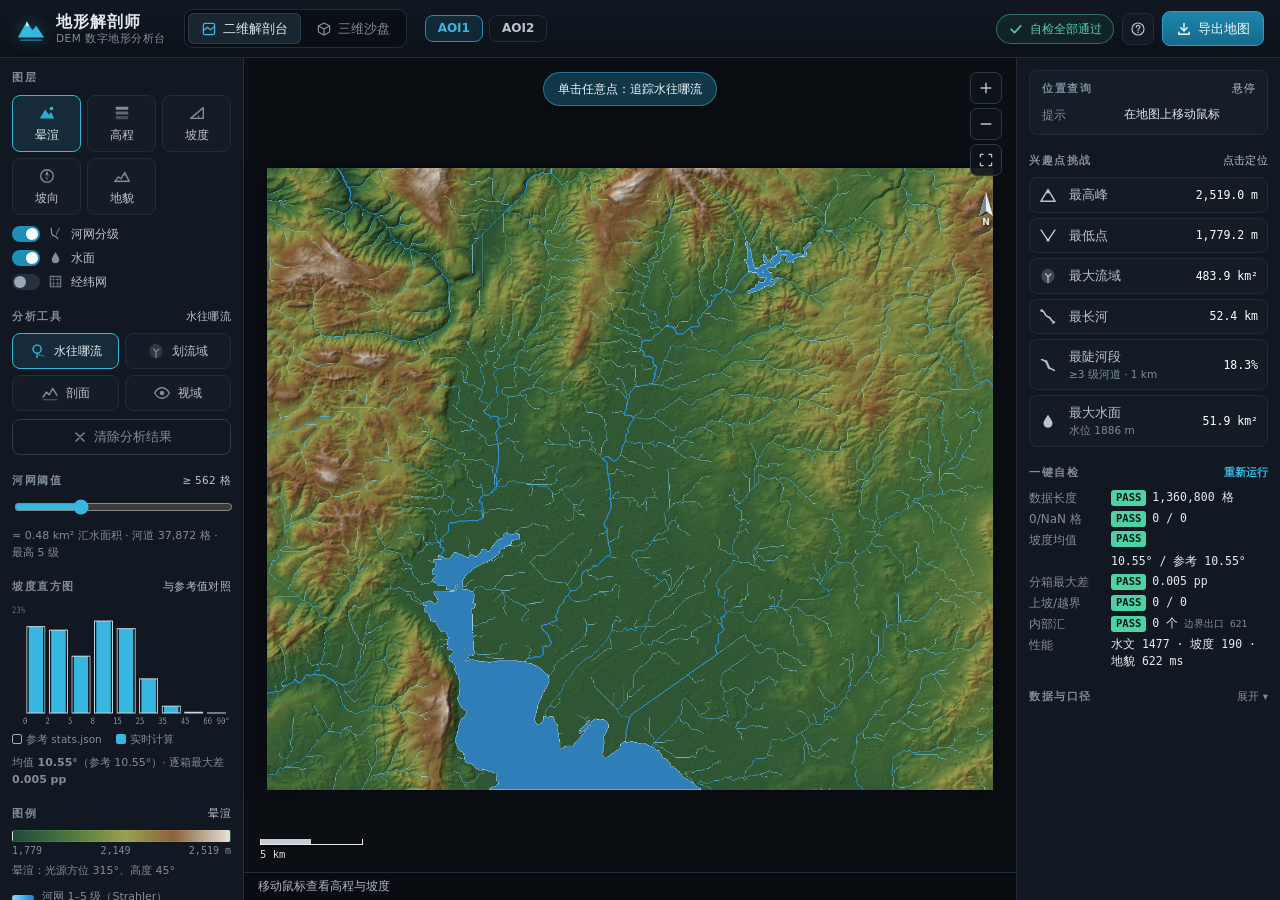
==== commit 6073d0d9: "revert: 撤销导入入口与山体CT改名 回退到 7ccb73d 的对外状态： - 移除「导入」路线图入口与 import.js - 顶栏与导出落款恢复为「地形解剖师」 - 移除 启动.bat" ====
--- a/app/index.html
+++ b/app/index.html
@@ -2,11 +2,11 @@
 <html lang="zh-CN">
 <head>
 <meta charset="utf-8">
-<title>山体CT · DEM 数字地形分析台</title>
+<title>地形解剖师 · DEM 数字地形分析台</title>
 <meta name="viewport" content="width=device-width, initial-scale=1">
 <meta name="description" content="基于公开 DEM 的断网可跑数字地形分析台：坡度、水文、流域、剖面、视域、地貌分类与三维沙盘。">
 <link rel="icon" href="data:image/svg+xml,%3Csvg xmlns='http://www.w3.org/2000/svg' viewBox='0 0 32 32'%3E%3Crect width='32' height='32' rx='7' fill='%230b0f14'/%3E%3Cpath d='M3 25 L12 10 L18 19 L22 14 L29 25 Z' fill='%2337b6e0'/%3E%3Cpath d='M12 10 L14.5 14 L11 15 Z' fill='%23e8f6fc'/%3E%3C/svg%3E">
-<link rel="stylesheet" href="css/app.css?v=4">
+<link rel="stylesheet" href="css/app.css?v=2">
 </head>
 <body>
 
@@ -39,13 +39,12 @@
   <symbol id="i-long" viewBox="0 0 20 20"><path d="M3 4 C8 5 5 10 10 11 C15 12 12 16 17 17" fill="none" stroke="currentColor" stroke-width="1.8" stroke-linecap="round"/><circle cx="3" cy="4" r="1.6" fill="currentColor"/><path d="M15 15.5 L17 17 L15 18.5" fill="none" stroke="currentColor" stroke-width="1.4"/></symbol>
   <symbol id="i-steep" viewBox="0 0 20 20"><path d="M3 4 L8 6 L11 13 L17 16" fill="none" stroke="currentColor" stroke-width="1.8" stroke-linecap="round" stroke-linejoin="round"/><path d="M8 6 L11 13" stroke="currentColor" stroke-width="3.2" stroke-linecap="round" opacity=".5"/></symbol>
   <symbol id="i-help" viewBox="0 0 20 20"><circle cx="10" cy="10" r="7.5" fill="none" stroke="currentColor" stroke-width="1.5"/><path d="M7.8 7.8 A2.3 2.3 0 1 1 10.6 10 C10 10.3 10 10.8 10 11.6" fill="none" stroke="currentColor" stroke-width="1.6" stroke-linecap="round"/><circle cx="10" cy="14.2" r="1" fill="currentColor"/></symbol>
-  <symbol id="i-import" viewBox="0 0 20 20"><path d="M10 3.2v7.6M7.2 8.4 10 11.2l2.8-2.8" fill="none" stroke="currentColor" stroke-width="1.6" stroke-linecap="round" stroke-linejoin="round"/><path d="M4 13v2.6c0 .8.6 1.4 1.4 1.4h9.2c.8 0 1.4-.6 1.4-1.4V13" fill="none" stroke="currentColor" stroke-width="1.6" stroke-linecap="round"/></symbol>
 </svg>
 
 <header class="top">
   <div class="brand">
     <svg class="logo"><use href="#i-logo"/></svg>
-    <div class="brand-txt"><b>山体CT</b><small>DEM 数字地形分析台</small></div>
+    <div class="brand-txt"><b>地形解剖师</b><small>DEM 数字地形分析台</small></div>
   </div>
 
   <nav class="tabs" role="tablist" aria-label="视图">
@@ -59,7 +58,6 @@
   </div>
 
   <div class="top-right">
-    <button class="chip" id="btnImport" title="导入 DEM（路线图）"><svg><use href="#i-import"/></svg><span>导入</span></button>
     <button class="chip" id="chipCheck" title="一键自检（右侧面板）"><svg><use href="#i-check"/></svg><span>自检</span></button>
     <button class="icon-btn" id="btnHelp" title="快捷键与说明（?）" aria-label="快捷键与说明"><svg><use href="#i-help"/></svg></button>
     <button class="btn primary" id="btnExport" title="导出出版级地图（E）"><svg><use href="#i-export"/></svg><span>导出地图</span></button>
@@ -211,27 +209,6 @@
   </div>
   <div class="hint3d">左键旋转 · 右键平移 · 滚轮缩放 · 单击划流域 · ←→↑↓ 微调 · 空格环绕</div>
   <div class="ph" id="ph3d">三维模块未接入</div>
-</div>
-
-<div class="modal" id="importModal" hidden role="dialog" aria-modal="true" aria-label="导入 DEM">
-  <div class="modal-card">
-    <div class="modal-head"><b>导入你自己的 DEM</b><button class="icon-btn sm" id="closeImport" aria-label="关闭"><svg><use href="#i-clear"/></svg></button></div>
-    <p class="imp-lead">当前版本内置两个研究区。让任意一份 30 米 DEM 拖进来就能分析，是我们下一步要做的事。</p>
-
-    <div class="imp-drop">
-      <svg><use href="#i-import"/></svg>
-      <b>拖入 .tif / .geotiff</b>
-      <span>开发中 · 当前版本尚不支持外部数据</span>
-    </div>
-
-    <h4 class="imp-h">路线图</h4>
-    <ol class="imp-road">
-      <li><b>浏览器直读 GeoTIFF</b><span>引入 geotiff.js，在 Worker 中分块解析：不装 GDAL，断网可用。</span></li>
-      <li><b>自动配准与重采样</b><span>读取仿射参数与坐标系，自动推断行列与像元大小，对齐到分析格网。</span></li>
-      <li><b>一次分析，多处复现</b><span>把研究区、参数与图层打包成场景链接，课堂与野外可直接分发。</span></li>
-    </ol>
-    <p class="imp-foot">内置研究区不在路线图范围内：AOI1 / AOI2 始终随包提供，保证断网可用。</p>
-  </div>
 </div>
 
 <div class="modal" id="helpModal" hidden role="dialog" aria-modal="true" aria-label="快捷键">
@@ -256,7 +233,6 @@
 <script src="js/orbit.js?v=2"></script>
 <script src="js/render3d.js?v=2"></script>
 <script src="js/render2d.js?v=2"></script>
-<script src="js/ui.js?v=3"></script>
-<script src="js/import.js?v=1"></script>
+<script src="js/ui.js?v=2"></script>
 </body>
 </html>
--- a/app/css/app.css
+++ b/app/css/app.css
@@ -333,16 +333,3 @@
 @media (prefers-reduced-motion: reduce) {
   *, *::before, *::after { animation: none !important; transition: none !important; }
 }
-
-/* ===== 导入入口（路线图） ===== */
-.imp-lead { font-size: 12px; color: var(--dim); line-height: 1.75; margin: 0 0 12px; }
-.imp-drop { display: flex; flex-direction: column; align-items: center; gap: 5px; padding: 20px 12px; border: 1.5px dashed var(--line2); border-radius: 10px; background: #10171f; opacity: .78; }
-.imp-drop svg { width: 22px; height: 22px; color: var(--accent); }
-.imp-drop b { font-size: 12.5px; color: var(--ink2); font-weight: 600; }
-.imp-drop span { font-size: 11px; color: var(--dim); }
-.imp-h { font-size: 11px; color: var(--dim); font-weight: 600; letter-spacing: .6px; margin: 14px 0 8px; }
-.imp-road { margin: 0; padding-left: 18px; }
-.imp-road li { font-size: 12px; color: var(--ink2); line-height: 1.6; margin-bottom: 9px; }
-.imp-road li b { display: block; font-weight: 600; color: var(--ink); }
-.imp-road li span { color: var(--dim); font-size: 11.5px; }
-.imp-foot { font-size: 11px; color: var(--dim); border-top: 1px solid var(--line); padding-top: 8px; margin: 12px 0 0; }
